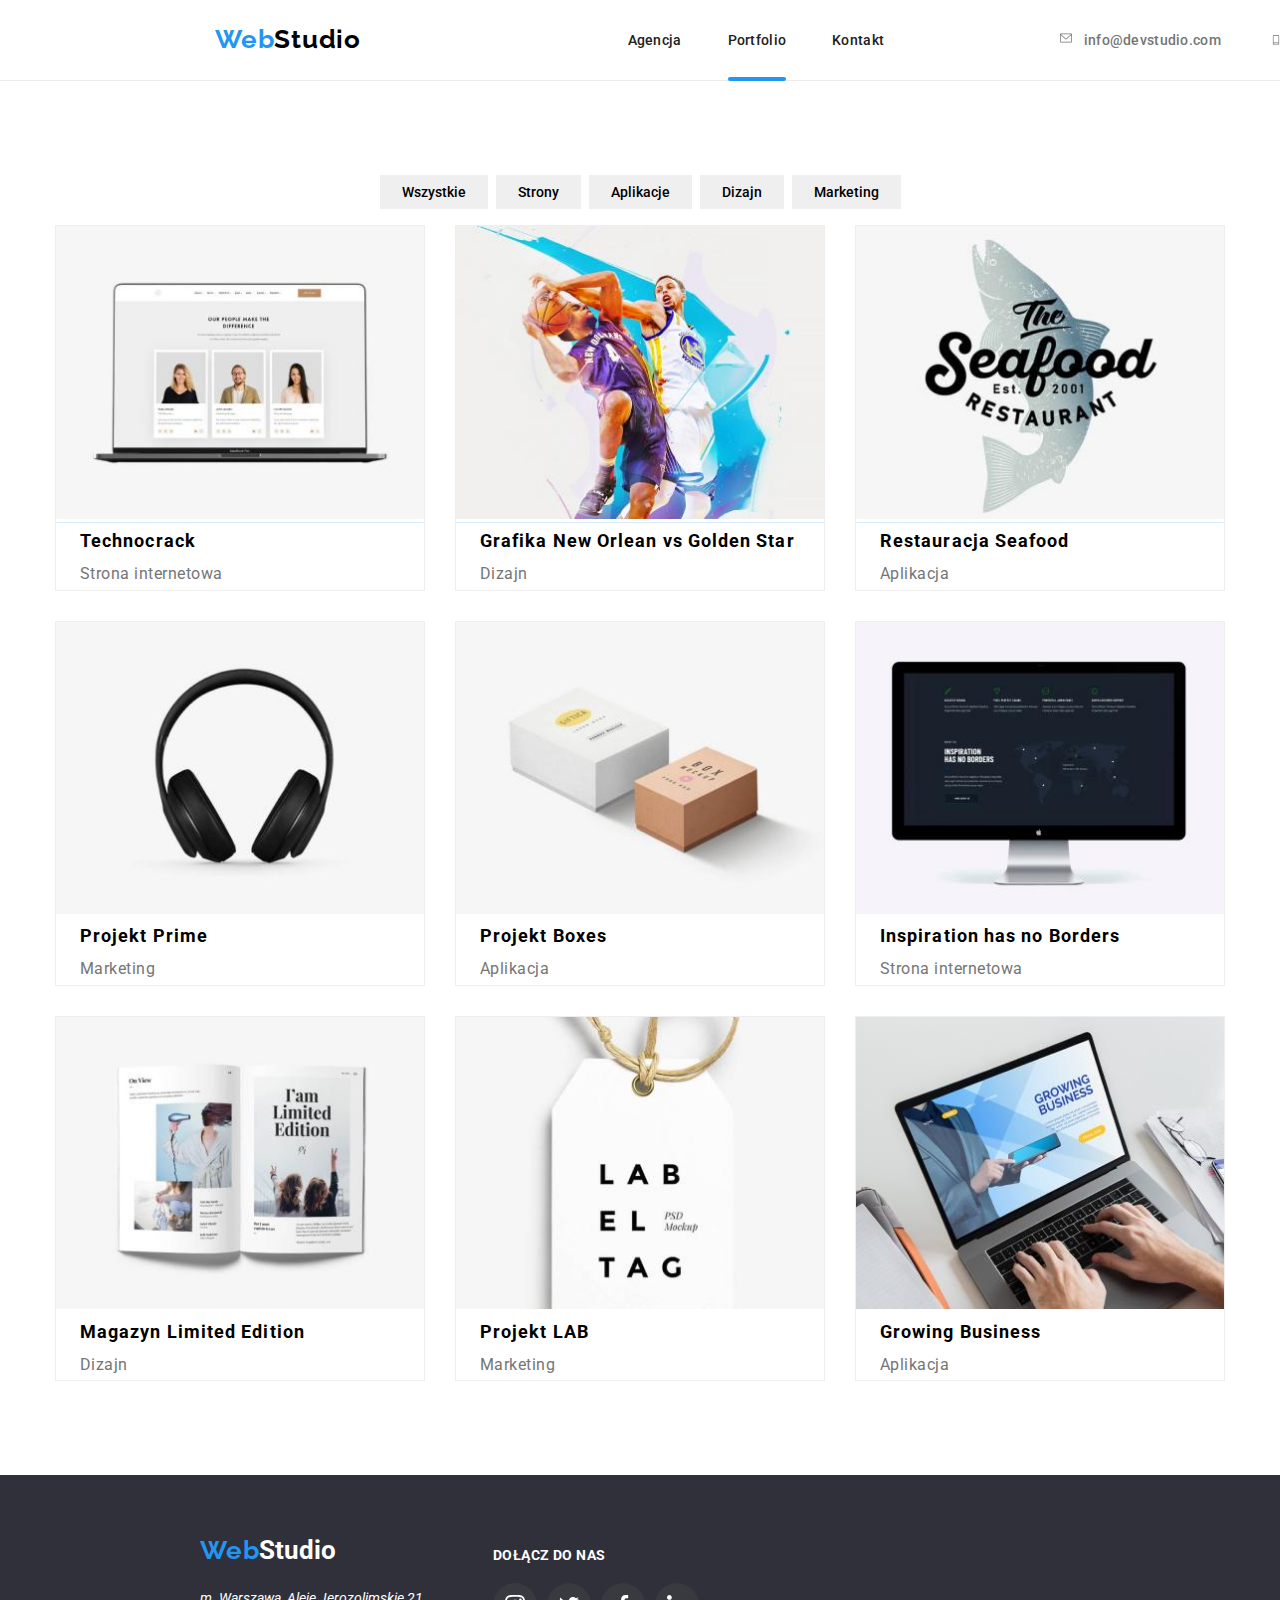
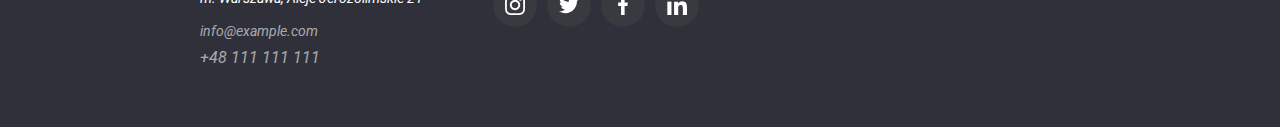
==== portfolio.html @ a7355c9a "Initial commit" ====
<!DOCTYPE html>
<html lang="en">
  <head>
    <meta charset="UTF-8" />
    <meta http-equiv="X-UA-Compatible" content="IE=edge" />
    <meta name="viewport" content="width=device-width, initial-scale=1.0" />
    <link rel="stylesheet" href="./css/modern-normalize.min.css" />
    <link rel="stylesheet" href="./css/styles.css" />
    <title>Portfolio</title>
    <style>
      body {
        font-family: "Roboto", sans-serif;
      }
    </style>
    <link rel="preconnect" href="https://fonts.googleapis.com" />
    <link rel="preconnect" href="https://fonts.gstatic.com" crossorigin />
    <link
      href="https://fonts.googleapis.com/css2?family=Raleway:wght@700&family=Roboto:wght@400;500;700;900&display=swap"
      rel="stylesheet"
    />
  </head>
  <body>
    <header>
       <div class="container">
        <div class="logo-index-position">
          <div class="first-baby-index">
            <a href="./index.html"
              >
              <div class="logo">
                  <span class="blue">Web</span
                  ><span class="studio-black">Studio</span>
                </div></a
              ></b
            >
          </div>
          <nav>
            <menu>
              <li><a href="./index.html" class="menu-index">Agencja</a></li>
              <li>
                <a href="./portfolio.html" class="menu-index-two">Portfolio</a>
                <div class="underscore-portfolio"></div>
              </li>
              <li>
                <a href="./portfolio.html" class="menu-index-three">Kontakt</a>
              </li>
            </menu>
          </nav>
          <ul class="second-baby-index">
            <li>
              <a href="mailto:info@devstudio.com" class="email-nav">
                <svg class="envelope" width="16" height="12">
                  <use href="./images/icons.svg#icon-envelope"></use></svg>info@devstudio.com</a
              >
            </li>
            <li>
              <a href="tel:48111111111" class="email-nav">
                <svg class="smartphone" width="10" height="16">
                  <use href="./images/icons.svg#icon-smartphone"></use></svg
                >+48 111 111 111</a
              >
            </li>
          </ul>
        </div>
      </div>
    </header>
    <main>
      <div class="container">
        <ul class="button-list-port">
          <li>
            <button type="button" class="active-button-one">Wszystkie</button>
          </li>
          <li>
            <button type="button" class="active-button-one">Strony</button>
          </li>
          <li>
            <button type="button" class="active-button-one">Aplikacje</button>
          </li>
          <li>
            <button type="button" class="active-button-one">Dizajn</button>
          </li>
          <li>
            <button type="button" class="active-button-one">Marketing</button>
          </li>
        </ul>

        <ul class="port-fotos">
          <li class="foto-list">
            <figure>
              <div class="overlay-div">
              <div class="overlay"><p class="technocrack-text">Technocrack jest popularną platformą 
                wykorzystywaną do rozpowszechniania koronawirusa. 
                Firmy wykorzystują tę platformę do celów szpiegowskich i 
                ataków na niezabezpieczone serwery konkurencji</p></div>
              <img
                src="images/techno.jpg"
                alt="blond hair women and men with
            glasses and brown hair women"
                width="370"
                height="294"
              /></div>
              <figcaption>
                <p1>Technocrack</p1> <br /><p2>Strona internetowa</p2>
              </figcaption>
             
            </figure>
          </li>
          <li class="foto-list">
            <figure>
               <div class="overlay-div">
              <div class="overlay"><p class="technocrack-text">Technocrack jest popularną platformą 
                wykorzystywaną do rozpowszechniania koronawirusa. 
                Firmy wykorzystują tę platformę do celów szpiegowskich i 
                ataków na niezabezpieczone serwery konkurencji</p></div>
              <img
                src="images/grafika.jpg"
                alt="two basketball players"
                width="370"
                height="294"
              /></div>
              <figcaption>
                <p1>Grafika New Orlean vs Golden Star</p1> <br /><p2>Dizajn</p2>
              </figcaption>
            </figure>
          </li>
          <li class="foto-list">
            <figure>
               <div class="overlay-div">
              <div class="overlay"><p class="technocrack-text">Technocrack jest popularną platformą 
                wykorzystywaną do rozpowszechniania koronawirusa. 
                Firmy wykorzystują tę platformę do celów szpiegowskich i 
                ataków na niezabezpieczone serwery konkurencji</p></div>
              <img
                src="images/restauracja.jpg"
                alt="logo the seafood restaurant"
                width="370"
                height="294"
              /></div>
              <figcaption>
                <p1>Restauracja Seafood</p1> <br /><p2>Aplikacja</p2>
              </figcaption>
            </figure>
          </li>
          <li class="foto-list">
            <figure>
               <div class="overlay-div">
              <div class="overlay"><p class="technocrack-text">Technocrack jest popularną platformą 
                wykorzystywaną do rozpowszechniania koronawirusa. 
                Firmy wykorzystują tę platformę do celów szpiegowskich i 
                ataków na niezabezpieczone serwery konkurencji</p></div>
              <img
                src="images/projektprima.jpg"
                alt="headphones"
                width="370"
                height="294"
              /></div>
              <figcaption>
                <p1>Projekt Prime</p1> <br /><p2>Marketing</p2>
              
              </figcaption>
            </figure>
          </li>
          <li class="foto-list">
            <figure>
               <div class="overlay-div">
              <div class="overlay"><p class="technocrack-text">Technocrack jest popularną platformą 
                wykorzystywaną do rozpowszechniania koronawirusa. 
                Firmy wykorzystują tę platformę do celów szpiegowskich i 
                ataków na niezabezpieczone serwery konkurencji</p></div>
              <img
                src="images/projektboxes.jpg"
                alt="two boxes"
                width="370"
                height="294"
              /></div>
              <figcaption>
                <p1>Projekt Boxes</p1> <br /><p2>Aplikacja</p2>
              </figcaption>
            </figure>
          </li>
          <li class="foto-list">
            <figure>
               <div class="overlay-div">
              <div class="overlay"><p class="technocrack-text">Technocrack jest popularną platformą 
                wykorzystywaną do rozpowszechniania koronawirusa. 
                Firmy wykorzystują tę platformę do celów szpiegowskich i 
                ataków na niezabezpieczone serwery konkurencji</p></div>
              <img
                src="images/inspiration.jpg"
                alt="website open on Imac"
                width="370"
                height="294"
              /></div>
              <figcaption>
                <p1>Inspiration has no Borders</p1> <br /><p2
                  >Strona internetowa</p2
                >
              </figcaption>
            </figure>
          </li>
          <li class="foto-list">
            <figure>
               <div class="overlay-div">
              <div class="overlay"><p class="technocrack-text">Technocrack jest popularną platformą 
                wykorzystywaną do rozpowszechniania koronawirusa. 
                Firmy wykorzystują tę platformę do celów szpiegowskich i 
                ataków na niezabezpieczone serwery konkurencji</p></div>
              <img
                src="images/magazyn.jpg"
                alt="photo of magasine limited
            edition"
                width="370"
                height="294"
              /></div>
              <figcaption>
                <p1>Magazyn Limited Edition</p1> <br /><p2>Dizajn</p2>
              </figcaption>
            </figure>
          </li>
          <li class="foto-list">
            <figure>
               <div class="overlay-div">
              <div class="overlay"><p class="technocrack-text">Technocrack jest popularną platformą 
                wykorzystywaną do rozpowszechniania koronawirusa. 
                Firmy wykorzystują tę platformę do celów szpiegowskich i 
                ataków na niezabezpieczone serwery konkurencji</p></div>
              <img
                src="images/projektlab.jpg"
                alt="label tag"
                width="370"
                height="294"
              /></div>
              <figcaption>
                <p1>Projekt LAB</p1> <br /><p2>Marketing</p2>
              </figcaption>
            </figure>
          </li>
          <li class="foto-list">
            <figure>
               <div class="overlay-div">
              <div class="overlay"><p class="technocrack-text">Technocrack jest popularną platformą 
                wykorzystywaną do rozpowszechniania koronawirusa. 
                Firmy wykorzystują tę platformę do celów szpiegowskich i 
                ataków na niezabezpieczone serwery konkurencji</p></div>
              <img
                src="images/growingbusiness.jpg"
                alt="men hands typing on the
            laptop"
                width="370"
                height="294"
              /></div>
              <figcaption>
                <p1>Growing Business</p1> <br /><p2>Aplikacja</p2>
              </figcaption>
            </figure>
          </li>
        </ul>
      </div>
    </main>
    <footer>
      <div class="container">
        <div class="footer-all">
          <div class="logo-address">
            <div class="portfolio-bottom-logo">
              <a href="./index.html"
                ><span class="blue">Web</span
                ><span class="logo-studio">Studio</span></a
              >
            </div>
            <div class="link-footer">
              <address class="foot-address">
                m. Warszawa, Aleje Jerozolimskie 21
              </address>
              <address class="foot-address-two">
                <a class="mail-footer" href="mailto:info@example.com"
                  >info@example.com
                </a>
              </address>
              <address clas="foot-address-three">
                <a href="tel:48111111111">+48 111 111 111</a>
              </address>
            </div>
          </div>
          <div class="join-us">
            <h3 class="footer-join-title">DOŁĄCZ DO NAS</h3>
            <ul class="footer-links-container">
              <li class="footer-icon-element">
                <a class="footer-social-link" href="#">
                  <svg class="social-icon" width="20" height="20">
                    <use href="./images/icons.svg#icon-instagram2"></use>
                  </svg>
                </a>
              </li>
              <li class="footer-icon-element">
                <a class="footer-social-link" href="#">
                  <svg class="social-icon" width="20" height="20">
                    <use href="./images/icons.svg#icon-twitter1"></use>
                  </svg>
                </a>
              </li>
              <li class="footer-icon-element">
                <a class="footer-social-link" href="#">
                  <svg class="social-icon" width="20" height="20">
                    <use href="./images/icons.svg#icon-facebook1"></use>
                  </svg>
                </a>
              </li>
              <li class="footer-icon-element">
                <a class="footer-social-link" href="#">
                  <svg class="social-icon" width="20" height="20">
                    <use href="./images/icons.svg#icon-linkedin1"></use>
                  </svg>
                </a>
              </li>
            </ul>
          </div>
        </div>
      </div>
    </footer>
  </body>
</html>
---- css/styles.css ----
@import url("./positioning.css");
body {
  --background-color: #ffffff;
  --font-family: "roboto", sans-serif;
  --font-color: #212121;
  --brand-blue: #2196f3;
  --gray-color: #757575;
  --icon-color: #f5f4fa;
  --icon-fill: #afb1b8;
}
.active-button:hover,
.active-button:focus {
  background: var(--brand-blue);
  color: var(--background-color);
  cursor: pointer;
  line-height: 1.6;
  font-weight: 500;
  transition-duration: 250ms;
  transition-timing-function: cubic-bezier(0.4, 0, 0.2, 1);
}
.active-button {
  font-weight: 500;
  line-height: 1.6;
  text-decoration: none;
  font-size: 14px;
}
.active-button-one:hover,
.active-button-one:focus {
  background: var(--brand-blue);
  color: var(--background-color);
  cursor: pointer;
  line-height: 1.6;
  font-weight: 500;
  padding: 6px 22px 6px 22px;
  box-shadow: 0px 3px 1px rgba(0, 0, 0, 0.1), 0px 1px 2px rgba(0, 0, 0, 0.08),
    0px 2px 2px rgba(0, 0, 0, 0.12);
  border-radius: 4px;
  transition-duration: 250ms;
  transition-timing-function: cubic-bezier(0.4, 0, 0.2, 1);
}
.active-button-one {
  font-weight: 500;
  line-height: 1.6;
  text-decoration: none;
  font-size: 14px;
  padding: 6px 22px 6px 22px;
  border: none;
}
.logo {
  font-weight: 700;
  font-size: 26px;
  line-height: 1.2;

  /* identical to box height */

  letter-spacing: 0.03em;
  word-spacing: 0;
}
.blue {
  color: var(--brand-blue);
  font-weight: 700;
  font-family: "Raleway";
  line-height: 1.2;
  margin-top: 24px;
  font-size: 26px;
  letter-spacing: 0.03em;
}
.logo-studio {
  color: var(--background-color);
  font: "Raleway";
  font-weight: 700;
  line-height: 1.2;
  font-size: 26px;
}
.foot-address {
  color: var(--background-color);
  font-size: 14px;
  line-height: 1.7;
  padding-bottom: 9px;
}
.foot-address-two {
  color: var(--background-color);
  font-size: 14px;
  line-height: 1.7;
  display: block;
}

footer {
  background-color: #2f303a;
  width: 1600px;
  height: 252px;
  display: flex;
  margin: auto;
}

a {
  color: rgba(255, 255, 255, 0.6);
  line-height: 1.7;
  text-decoration: none;
}
.studio-black {
  color: #000000;
  font-weight: 700;
  font-family: "Raleway";
  margin-top: 24px;
  font-size: 26px;
  line-height: 1.19;
  letter-spacing: 0.03em;
}
.menu-links {
  font-weight: 500;
  font-size: 14px;
  letter-spacing: 0.02em;
  font-weight: 500;
  line-height: 1.17;
  color: var(--font-color);
}
.menu-links:hover,
.menu-links:focus {
  font-weight: 500;
  font-size: 14px;
  letter-spacing: 0.02em;
  font-weight: 500;
  line-height: 1.17;
  color: var(--brand-blue);
  transition-duration: 250ms;
  transition-timing-function: cubic-bezier(0.4, 0, 0.2, 1);
}
.menu-links-two {
  font-weight: 500;
  font-size: 14px;
  letter-spacing: 0.02em;
  color: var(--font-color);
  line-height: 1.17;
}
.menu-links-two:hover,
.menu-links:focus {
  font-weight: 500;
  font-size: 14px;
  letter-spacing: 0.02em;
  color: var(--brand-blue);
  line-height: 1.17;
  transition-duration: 250ms;
  transition-timing-function: cubic-bezier(0.4, 0, 0.2, 1);
}
.email-nav {
  color: var(--gray-color);
  display: flex;
  justify-content: baseline;

  font-weight: 500;
  font-size: 14px;
  line-height: 1.17;
  letter-spacing: 0.02em;
}
.email-nav:hover,
.email-nav:focus {
  color: var(--brand-blue);

  font-weight: 500;
  font-size: 14px;
  line-height: 1.17;
  letter-spacing: 0.02em;
  transition-duration: 250ms;
  transition-timing-function: cubic-bezier(0.4, 0, 0.2, 1);
}
p1 {
  font-weight: 700;
  font-size: 18px;
  line-height: 2;
  /* identical to box height, or 200% */

  letter-spacing: 0.06em;
  text-align: center;
  padding: 20px 24px 4px 24px;
}
p2 {
  font-size: 16px;
  line-height: 1.9;
  /* identical to box height, or 188% */

  letter-spacing: 0.03em;

  color: var(--gray-color);
  text-align: center;
  padding: 4px 24px 20px 24px;
}
p3 {
  font-weight: 500;
  font-size: 16px;
  line-height: 1.2;
  /* identical to box height */

  text-align: center;
  letter-spacing: 0.03em;
  display: flex;
  padding: 30px 99px 10px 99px;
  display: inline-block;
}
p4 {
  font-size: 16px;
  line-height: 1.2;
  /* identical to box height */

  text-align: center;
  letter-spacing: 0.03em;

  color: var(--gray-color);
  align-items: center;
  justify-content: center;
  display: flex;
}
.email-underline {
  text-decoration: underline;
  color: rgba(255, 255, 255, 0.6);
}
.menu-links-three {
  font-weight: 500;
  font-size: 14px;
  line-height: 1.17;
  letter-spacing: 0.02em;
  color: var(--font-color);
}
.menu-links-three:hover,
.menu-links-three:focus {
  font-weight: 500;
  font-size: 14px;
  line-height: 1.17;
  letter-spacing: 0.02em;
  color: var(--brand-blue);
  transition-duration: 250ms;
  transition-timing-function: cubic-bezier(0.4, 0, 0.2, 1);
}
.menu-index {
  font-weight: 500;
  font-size: 14px;
  line-height: 1.17;
  letter-spacing: 0.02em;

  color: var(--font-color);
}
.menu-index:hover,
.menu-index:focus {
  font-weight: 500;
  font-size: 14px;
  line-height: 1.17;
  letter-spacing: 0.02em;

  color: var(--brand-blue);
  transition-duration: 250ms;
  transition-timing-function: cubic-bezier(0.4, 0, 0.2, 1);
}
.underscore {
  position: relative;
  top: 28px;
}
.underscore::after {
  content: "";
  position: absolute;
  left: 0;
  display: block;
  width: 53px;
  height: 4px;
  background-color: var(--brand-blue);
  border-radius: 2px;
}
.underscore-portfolio {
  position: relative;
  top: 28px;
}

.underscore-portfolio::after {
  content: "";
  position: absolute;
  left: 0;
  display: block;
  width: 58px;
  height: 4px;
  background-color: var(--brand-blue);
  border-radius: 2px;
}
.menu-index-two {
  font-weight: 500;
  font-size: 14px;
  line-height: 1.17;
  letter-spacing: 0.02em;
  color: var(--font-color);
}
.menu-index-two:hover,
.menu-index:focus {
  font-weight: 500;
  font-size: 14px;
  line-height: 1.17;
  letter-spacing: 0.02em;
  color: var(--brand-blue);
  transition-duration: 250ms;
  transition-timing-function: cubic-bezier(0.4, 0, 0.2, 1);
}
.menu-index-three {
  font-weight: 500;
  font-size: 14px;
  line-height: 1.17;
  letter-spacing: 0.02em;
  color: var(--font-color);
}
.menu-index-three:hover,
.menu-index-three:focus {
  font-weight: 500;
  font-size: 14px;
  line-height: 1.17;
  letter-spacing: 0.02em;
  color: var(--brand-blue);
  transition-duration: 250ms;
  transition-timing-function: cubic-bezier(0.4, 0, 0.2, 1);
}
.header-index {
  background-color: #2f303a;
  background-image: linear-gradient(
      to right,
      rgba(47, 48, 58, 0.4),
      rgba(47, 48, 58, 0.4)
    ),
    url(../images/index-header-photo.jpg);
  background-position: center;
  background-size: cover;
  height: 600px;
  margin: 0 auto;
  max-width: 1600px;
  padding: 200px 0;
}

.header-title {
  font-weight: 900;
  font-size: 44px;
  line-height: 1.36;
  /* or 136% */
  letter-spacing: 0.06em;
  text-transform: uppercase;
  color: var(--background-color);
  max-width: 696px;
  text-align: center;
  margin: 0 auto;
  flex-wrap: wrap;
}
.index-button:hover,
.index-button:focus {
  cursor: pointer;
  text-decoration: underline;

  background: var(--brand-blue);
  box-shadow: 0px 4px 4px rgba(0, 0, 0, 0.15);

  color: var(--background-color);

  width: 200px;
  height: 50px;
  transition-duration: 250ms;
  transition-timing-function: cubic-bezier(0.4, 0, 0.2, 1);
}
.index-button {
  background: var(--brand-blue);
  font-weight: 700;
  font-size: 16px;
  line-height: 1.9;
  color: var(--background-color);
  box-shadow: 0px 4px 4px rgba(0, 0, 0, 0.15);
  width: 200px;
  height: 50px;
}
h3 {
  font-weight: 700;
  font-size: 14px;
  line-height: 1.17;
  letter-spacing: 0.03em;
  text-transform: uppercase;
  color: var(--font-color);
}
.section-list {
  font-weight: 400;
  font-size: 14px;
  line-height: 1.7;
  color: var(--gray-color);
  align-items: flex-start;
}
h2 {
  font-weight: 700;
  font-size: 36px;
  line-height: 1.17;
  text-align: center;
  letter-spacing: 0.03em;
}

li {
  list-style-type: none;
}
.envelope {
  fill: currentColor;
  margin-right: 10px;
}
.smartphone {
  fill: currentColor;
  margin-right: 10px;
}
.index-icons {
  width: 270px;
  height: 120px;
  background-color: var(--icon-color);
  border-radius: 4px;
  display: flex;
  align-items: center;
  justify-content: center;
  margin-bottom: 30px;
}
.social-links-container {
  width: 206px;
  height: 58px;
  display: flex;
  justify-content: space-between;
  align-items: center;
  margin: 16px 32px 18px 32px;
  padding: 0;
}
.social-link {
  fill: var(--icon-fill);
  width: 100%;
  height: 100%;
  align-items: center;
  justify-content: center;
  display: flex;
}

.social-link:hover,
.social-link:focus {
  background-color: var(--brand-blue);
  fill: var(--background-color);
  border-radius: 50%;
  transition-duration: 250ms;
  transition-timing-function: cubic-bezier(0.4, 0, 0.2, 1);
}

.social-icon-element {
  width: 44px;
  height: 44px;
}

/*Nasi klienci*/

.clients-section {
  margin: 94px 215px;
}

.client-list {
  display: flex;
  justify-content: center;
  align-items: center;
}
.clients-title {
  margin-bottom: 50px;
}
.client-link {
  border-radius: 4px;
  border-color: var(--icon-fill);
  border: 1px solid currentColor;
  color: var(--icon-fill);
  fill: currentColor;
  display: flex;
  justify-content: center;
  align-items: center;
  width: 170px;
  height: 92px;
}
.client-link:hover,
.client-link:focus {
  border-color: var(--brand-blue);
  fill: var(--brand-blue);
  transition-duration: 250ms;
  transition-timing-function: cubic-bezier(0.4, 0, 0.2, 1);
}

.client-item {
  margin-right: 30px;
}
.client-item:last-child {
  margin-right: 0px;
}
.client-icon {
  display: flex;
  justify-content: center;
  min-width: 50%;
  min-height: 50%;
}

/*footer dołącz do nas*/
.join-us {
  width: 206px;
  height: 80px;
  margin-top: 72px;
  margin-left: 70px;
}
.footer-join-title {
  color: var(--background-color);
  margin-top: 0;
  margin-bottom: 20px;
}
.footer-social-link {
  fill: var(--background-color);
  width: 100%;
  height: 100%;
  align-items: center;
  justify-content: center;
  display: flex;
  border-radius: 50%;
  background-color: rgba(255, 255, 255, 0.1);
}
.footer-social-link:hover,
.footer-social-link:focus {
  background-color: var(--brand-blue);
  border-radius: 50%;
  transition-duration: 250ms;
  transition-timing-function: cubic-bezier(0.4, 0, 0.2, 1);
}
.footer-icon-element {
  width: 44px;
  height: 44px;
  border-radius: 50%;
  background: rgba(0, 0, 0, 0.25);
}
.footer-icons-element:last-child {
  margin-right: 0;
}
.footer-links-container {
  display: flex;
  justify-content: space-between;
  gap: 10px;
  padding: 0;
  margin-top: 20px;
}
.footer-all {
  display: flex;
}
.link-footer {
  padding-top: 20px;
  display: block;
}

.mail-footer {
  padding-bottom: 9px;
}
.foot-address-three {
  padding-bottom: 9px;
}

/*--------------foto-----------*/
.what-list-item {
  position: relative;
  display: flex;
}
.index-label {
  width: 100%;
  height: 70px;
  background-color: rgba(47, 48, 58, 0.8);
  position: absolute;
  bottom: 0;
}
.label {
  font-size: 14px;
  font-weight: 700;
  line-height: 16px;
  display: flex;
  letter-spacing: 0.03em;
  justify-content: center;
  margin-top: 27px;
  color: var(--background-color);
}
/*---------------portfolio-overlay-------------*/

.overlay {
  position: absolute;
  top: 0;
  left: 0;
  width: 100%;
  height: 100%;
  background-color: rgba(33, 150, 243, 0.9);

  transform: translatey(100%);
  transition: transform 250ms cubic-bezier(0.4, 0, 0.2, 1);
}

.overlay-div {
  position: relative;
  overflow: hidden;
}
.technocrack-text {
  font-size: 18px;
  line-height: 1.55;
  letter-spacing: 0.03em;
  color: var(--background-color);
  padding: 49px 45px 49px 24px;
}
.foto-list:hover .overlay,
.foto-list:focus .overlay {
  transform: translate(0);
}
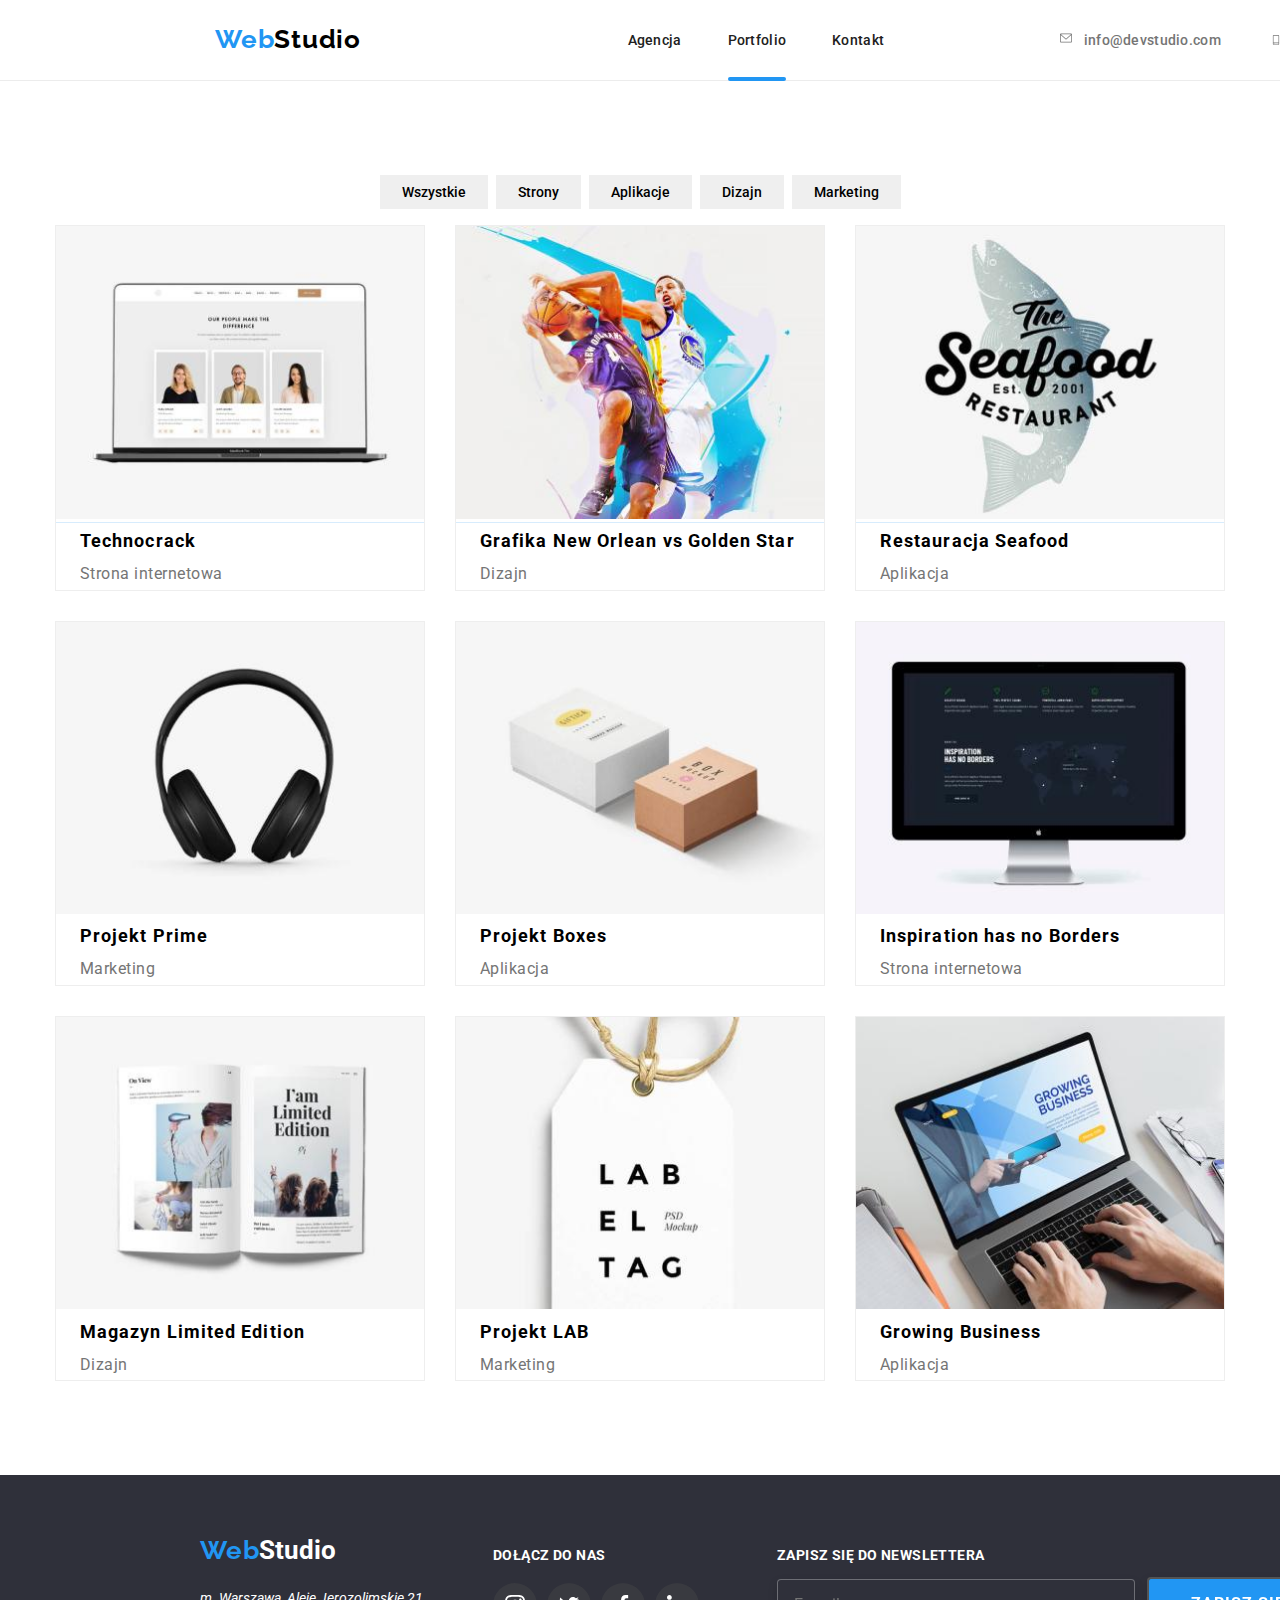
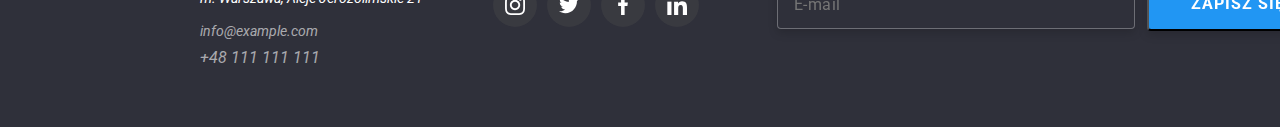
==== commit 48fd0eea: "footer-ready" ====
--- a/portfolio.html
+++ b/portfolio.html
@@ -313,6 +313,15 @@
               </li>
             </ul>
           </div>
+          <div class="newsletter">
+          <h3 class="footer-join-title-two">ZAPISZ SIĘ DO NEWSLETTERA</h3>
+          <div class="newsletter-input">
+            <label class="newsletter-email">
+              <input class="footer-input" type="email" name="email" placeholder="E-mail" required />
+            </label>
+            <button class="submit-button" type="submit">ZAPISZ SIĘ<svg class="button-send" width="24" height="24"><use href="./images/icons.svg#icon-icon-send"></use></svg></button>
+          </div>
+         </div>
         </div>
       </div>
     </footer>
--- a/css/styles.css
+++ b/css/styles.css
@@ -7,6 +7,7 @@
   --gray-color: #757575;
   --icon-color: #f5f4fa;
   --icon-fill: #afb1b8;
+  --footer-background: #2f303a;
 }
 .active-button:hover,
 .active-button:focus {
@@ -86,7 +87,7 @@
 }
 
 footer {
-  background-color: #2f303a;
+  background-color: var(--footer-background);
   width: 1600px;
   height: 252px;
   display: flex;
@@ -314,7 +315,7 @@
   transition-timing-function: cubic-bezier(0.4, 0, 0.2, 1);
 }
 .header-index {
-  background-color: #2f303a;
+  background-color: var(--footer-background);
   background-image: linear-gradient(
       to right,
       rgba(47, 48, 58, 0.4),
@@ -502,6 +503,10 @@
   margin-top: 0;
   margin-bottom: 20px;
 }
+.footer-join-title-two {
+  color: var(--background-color);
+  margin-top: 72px;
+}
 .footer-social-link {
   fill: var(--background-color);
   width: 100%;
@@ -601,3 +606,46 @@
 .foto-list:focus .overlay {
   transform: translate(0);
 }
+
+/*----------------------newsletter--------------*/
+.newsletter-input {
+  display: flex;
+  justify-content: space-between;
+  align-items: center;
+}
+.newsletter-email {
+  width: 358px;
+  height: 50px;
+  margin-right: 12px;
+}
+.footer-input {
+  width: 100%;
+  height: 100%;
+  padding: 15px 16px;
+  font-size: 16px;
+  line-height: 1.25;
+  letter-spacing: 0.03em;
+  color: rgba(255, 255, 255, 0.6);
+  background-color: var(--footer-background);
+  border: 1px solid rgba(255, 255, 255, 0.3);
+  filter: drop-shadow(0px 4px 4px rgba(0, 0, 0, 0.15));
+  border-radius: 4px;
+}
+.submit-button {
+  background-color: var(--brand-blue);
+  font-weight: 700;
+  font-size: 16px;
+  line-height: 1.88;
+  letter-spacing: 0.06em;
+  color: var(--background-color);
+  padding: 10px 28px 10px 42px;
+  border-radius: 4px;
+  filter: drop-shadow(0px 4px 4px rgba(0, 0, 0, 0.15));
+}
+.button-send {
+  margin-left: 24px;
+  vertical-align: middle;
+}
+.newsletter {
+  margin-left: 78px;
+}
